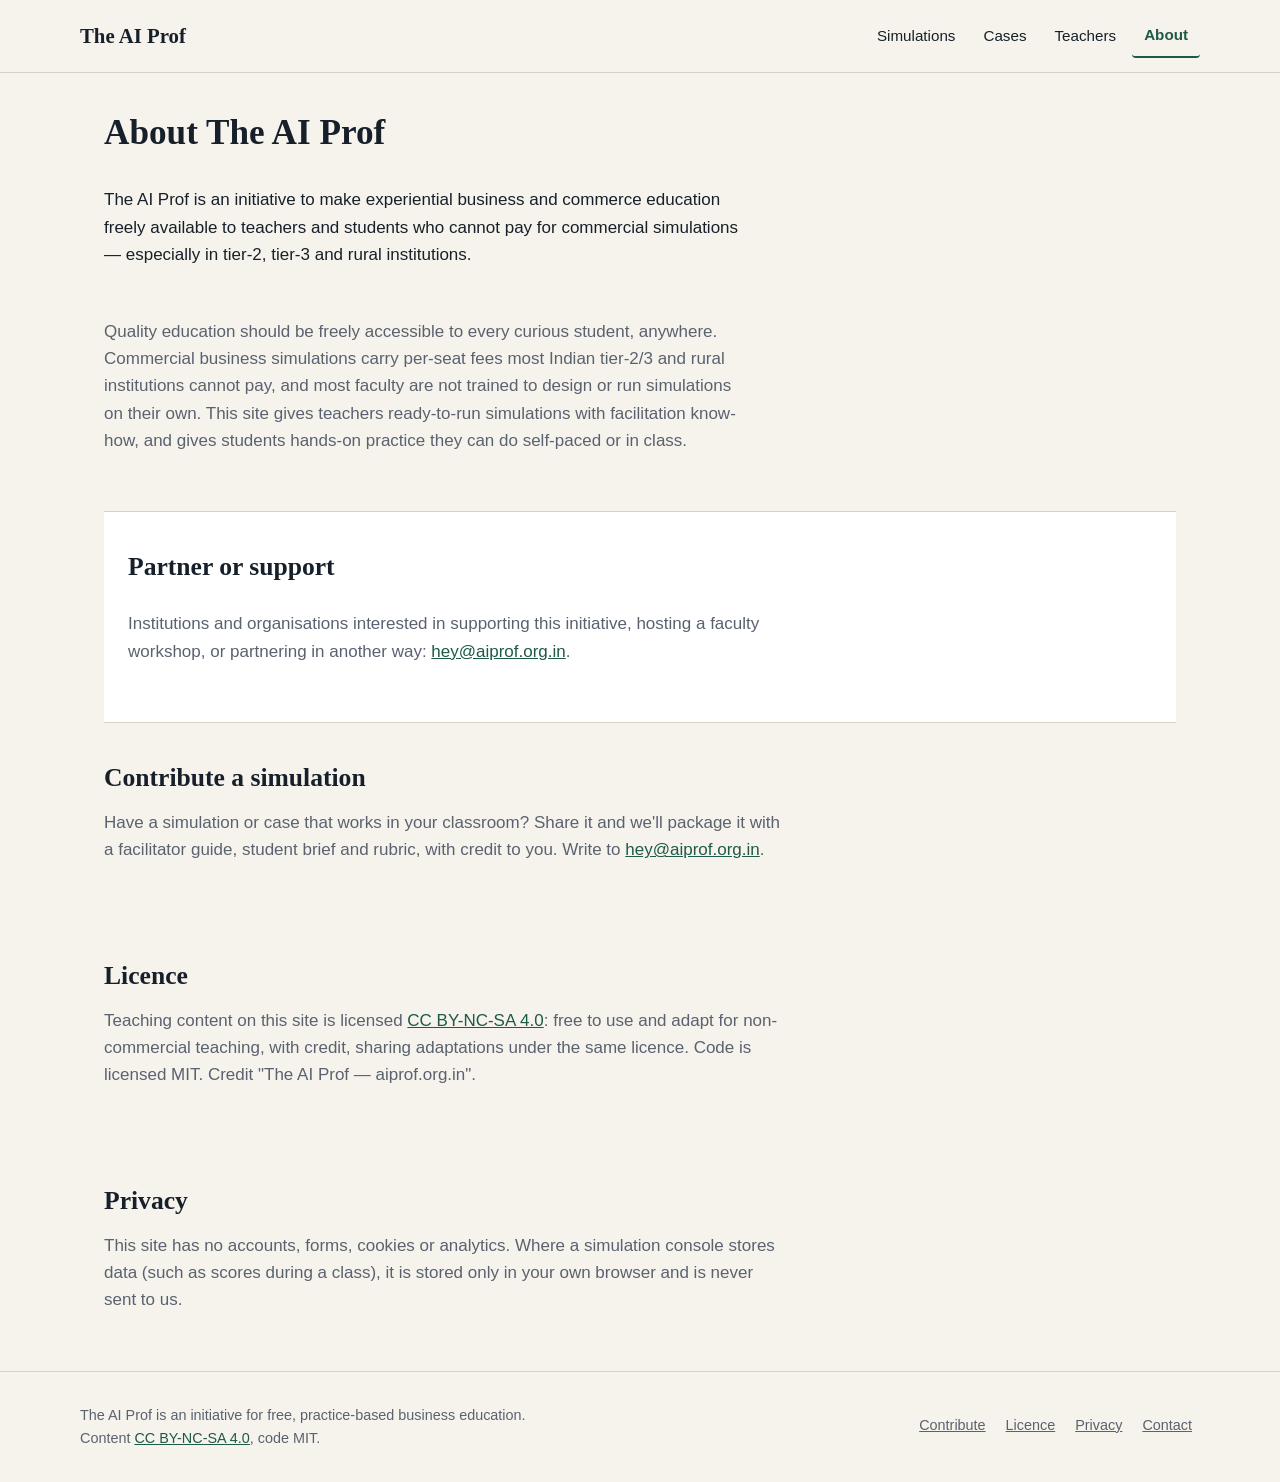
==== about/index.html @ 49a418ea "Rebuild site on approved TRN-001 templates (4 real pages) Replaces the interim single-page homepage " ====
<!doctype html>
<html lang="en">
<head>
<meta charset="utf-8">
<meta name="viewport" content="width=device-width, initial-scale=1">
<title>About — The AI Prof</title>
<meta name="description" content="The AI Prof is an initiative for free, practice-based business and commerce education. Mission, licence and privacy.">
<link rel="stylesheet" href="../assets/site.css">
</head>
<body>
<header class="site">
  <div class="wrap bar">
    <a class="wm" href="../">The AI Prof</a>
    <button class="menu-toggle" aria-label="Open menu" aria-expanded="false" aria-controls="nav-primary">
      <svg width="20" height="20" viewBox="0 0 24 24" fill="none" stroke="currentColor" stroke-width="2" aria-hidden="true"><path d="M3 6h18M3 12h18M3 18h18"/></svg>
    </button>
    <nav class="primary" id="nav-primary" aria-label="Primary">
      <a href="../simulations/">Simulations</a>
      <a href="../cases/">Cases</a>
      <a href="../teachers/">Teachers</a>
      <a href="./" aria-current="page">About</a>
    </nav>
  </div>
</header>
<main class="wrap">
  <section style="padding-top:40px;display:flex;flex-direction:column;gap:16px">
    <h1 style="font-size:2.2rem">About The AI Prof</h1>
    <p class="lede" style="max-width:38em">The AI Prof is an initiative to make experiential business and commerce education freely available to teachers and students who cannot pay for commercial simulations — especially in tier-2, tier-3 and rural institutions.</p>
    <p style="max-width:38em;color:var(--muted)">Quality education should be freely accessible to every curious student, anywhere. Commercial business simulations carry per-seat fees most Indian tier-2/3 and rural institutions cannot pay, and most faculty are not trained to design or run simulations on their own. This site gives teachers ready-to-run simulations with facilitation know-how, and gives students hands-on practice they can do self-paced or in class.</p>
  </section>

  <section id="partner" class="band">
    <div class="wrap" style="display:flex;flex-direction:column;gap:12px">
      <h2 style="font-size:1.6rem">Partner or support</h2>
      <p style="max-width:40em;color:var(--muted)">Institutions and organisations interested in supporting this initiative, hosting a faculty workshop, or partnering in another way: <a href="mailto:hey@aiprof.org.in">hey@aiprof.org.in</a>.</p>
    </div>
  </section>

  <section id="contribute">
    <h2 style="font-size:1.6rem">Contribute a simulation</h2>
    <p style="max-width:40em;color:var(--muted)">Have a simulation or case that works in your classroom? Share it and we'll package it with a facilitator guide, student brief and rubric, with credit to you. Write to <a href="mailto:hey@aiprof.org.in">hey@aiprof.org.in</a>.</p>
  </section>

  <section id="licence">
    <h2 style="font-size:1.6rem">Licence</h2>
    <p style="max-width:40em;color:var(--muted)">Teaching content on this site is licensed <a href="https://creativecommons.org/licenses/by-nc-sa/4.0/">CC BY-NC-SA 4.0</a>: free to use and adapt for non-commercial teaching, with credit, sharing adaptations under the same licence. Code is licensed MIT. Credit "The AI Prof — aiprof.org.in".</p>
  </section>

  <section id="privacy">
    <h2 style="font-size:1.6rem">Privacy</h2>
    <p style="max-width:40em;color:var(--muted)">This site has no accounts, forms, cookies or analytics. Where a simulation console stores data (such as scores during a class), it is stored only in your own browser and is never sent to us.</p>
  </section>
</main>
<footer class="site">
  <div class="wrap footer-grid">
    <p>The AI Prof is an initiative for free, practice-based business education. Content <a href="#licence">CC BY-NC-SA 4.0</a>, code MIT.</p>
    <nav aria-label="Footer">
      <a href="#contribute">Contribute</a>
      <a href="#licence">Licence</a>
      <a href="#privacy">Privacy</a>
      <a href="mailto:hey@aiprof.org.in">Contact</a>
    </nav>
  </div>
</footer>
<script>
document.querySelector('.menu-toggle').addEventListener('click', function(){
  var n = document.getElementById('nav-primary'), open = n.classList.toggle('open');
  this.setAttribute('aria-expanded', open);
});
</script>
</body>
</html>
---- assets/site.css ----
:root{--paper:#F6F3EC;--ink:#17202A;--ledger:#1E5A47;--marigold:#E39B2D;--card:#FFFFFF;--muted:#5A6270;--rule:#D8D2C4}
*{box-sizing:border-box}
html{scroll-behavior:smooth}
body{margin:0;background:var(--paper);color:var(--ink);font:17px/1.6 -apple-system,BlinkMacSystemFont,"Segoe UI",Roboto,"Noto Sans","Noto Sans Devanagari","Noto Sans Kannada",sans-serif}
h1,h2,h3{font-family:"Iowan Old Style","Charter","Georgia",serif;line-height:1.15;margin:0}
a{color:var(--ledger)}
img{max-width:100%}
.wrap{max-width:1120px;margin:0 auto;padding:0 24px}

/* header */
header.site{border-bottom:1px solid var(--rule);background:var(--paper);position:sticky;top:0;z-index:10}
.bar{display:flex;align-items:center;justify-content:space-between;gap:16px;padding:14px 0}
.wm{font-family:"Iowan Old Style","Charter","Georgia",serif;font-weight:700;font-size:1.3rem;color:var(--ink);text-decoration:none;white-space:nowrap}
nav.primary{display:flex;flex-wrap:wrap;gap:4px}
nav.primary a{display:inline-flex;align-items:center;min-height:44px;padding:0 12px;color:var(--ink);text-decoration:none;font-size:.95rem;border-radius:4px}
nav.primary a[aria-current]{color:var(--ledger);font-weight:700;border-bottom:2px solid var(--ledger)}
.menu-toggle{display:none;min-height:44px;min-width:44px;border:1px solid var(--rule);background:#fff;border-radius:4px;align-items:center;justify-content:center}
@media (max-width:640px){
  nav.primary{display:none;width:100%;flex-direction:column;gap:0;border-top:1px solid var(--rule);margin-top:10px;padding-top:6px}
  nav.primary.open{display:flex}
  .bar{flex-wrap:wrap}
  .menu-toggle{display:flex}
}

/* hero */
.hero{padding:56px 0 40px;display:flex;flex-wrap:wrap;gap:40px;align-items:flex-start}
.hero .copy{flex:999 1 420px;min-width:0;display:flex;flex-direction:column;gap:18px}
.kicker{margin:0;font-size:.82rem;letter-spacing:.08em;text-transform:uppercase;color:var(--ledger);font-weight:700}
.hero h1{font-size:2.6rem;max-width:18em}
.hero p.lede{margin:0;font-size:1.15rem;color:var(--muted);max-width:34em}
.hero-actions{display:flex;flex-wrap:wrap;gap:14px;align-items:center}
.code-box{flex:1 1 300px;background:var(--card);border:1px solid var(--rule);border-radius:4px;padding:20px;display:flex;flex-direction:column;gap:10px}
.code-box label{font-size:.9rem;color:var(--muted)}

/* buttons / inputs */
.cta{display:inline-flex;align-items:center;justify-content:center;min-height:48px;padding:0 22px;border-radius:4px;background:var(--marigold);color:var(--ink);font-weight:700;text-decoration:none;border:0;cursor:pointer;font-size:1rem}
.cta.outline{background:transparent;border:1px solid var(--ledger);color:var(--ledger)}
.cta.solid-ledger{background:var(--ledger);color:#fff;border:0}
.link-strong{font-weight:600;padding:12px 0;display:inline-block}
input[type=text],input[type=search]{min-height:48px;padding:0 14px;font-size:1rem;border:1px solid var(--muted);border-radius:4px;background:#fff;color:var(--ink);width:100%}
select{min-height:44px;padding:0 10px;font-size:.95rem;border:1px solid var(--muted);border-radius:4px;background:#fff;color:var(--ink)}

/* sections */
section{padding:40px 0}
.band{border-top:1px solid var(--rule);border-bottom:1px solid var(--rule);background:var(--card)}
.band-ledger{background:var(--ledger);color:#fff}
.band-ledger a{color:#fff}
.three{display:flex;flex-wrap:wrap;gap:32px}
.three>div{flex:1 1 240px;display:flex;flex-direction:column;gap:6px}
.eyebrow{margin:0;font-size:.8rem;letter-spacing:.08em;text-transform:uppercase;color:var(--ledger);font-weight:700}

/* cards */
.cards{display:flex;flex-wrap:wrap;gap:20px;margin-top:20px}
.card{flex:1 1 280px;background:var(--card);border:1px solid var(--rule);border-radius:4px;padding:20px;display:flex;flex-direction:column;gap:10px;text-decoration:none;color:var(--ink)}
.card.dashed{border-style:dashed;border-color:var(--muted)}
.card:hover{border-color:var(--ledger)}
.card h3{font-size:1.3rem;color:var(--ledger)}
.card .meta{font-size:.85rem;color:var(--muted)}
.tagset{display:flex;flex-wrap:wrap;gap:6px;font-size:.78rem}
.tagset span{padding:3px 8px;background:var(--paper);border-radius:4px}
.tag{display:inline-block;font-size:.72rem;font-weight:700;letter-spacing:.02em;border:1px solid var(--ledger);color:var(--ledger);border-radius:4px;padding:1px 8px;align-self:flex-start}
.status-row{display:flex;gap:12px;font-size:.8rem;color:var(--muted);border-top:1px solid var(--rule);padding-top:10px;margin-top:auto}
.status-row .fill{margin-left:auto;font-weight:700}

/* filters (library) */
.filters{display:flex;flex-wrap:wrap;gap:10px;align-items:center;margin:16px 0 8px}
.filters button{min-height:40px;padding:0 14px;border-radius:4px;border:1px solid var(--muted);background:#fff;color:var(--ink);font-size:.9rem;cursor:pointer}
.filters button.active{background:var(--ledger);border-color:var(--ledger);color:#fff}
.filter-grid{display:grid;grid-template-columns:repeat(auto-fit,minmax(140px,1fr));gap:10px;margin-bottom:8px}
.filter-grid label{display:block;font-size:.78rem;color:var(--muted);margin-bottom:3px}
.result-count{font-size:.85rem;color:var(--muted)}

/* pricing-free grid for teachers/about pages (no prices here, just steps) */
.steps{display:flex;flex-wrap:wrap;gap:24px}
.steps>div{flex:1 1 250px;border-top:2px solid var(--ledger);padding-top:14px;display:flex;flex-direction:column;gap:6px}

footer.site{border-top:1px solid var(--rule);margin-top:0}
.footer-grid{padding:32px 0;display:flex;flex-wrap:wrap;gap:24px;justify-content:space-between;font-size:.9rem;color:var(--muted)}
.footer-grid p{margin:0;max-width:34em}
.footer-grid nav{display:flex;flex-wrap:wrap;gap:4px}
.footer-grid nav a{padding:10px 8px;color:var(--muted)}

@media (max-width:640px){
  .hero h1{font-size:1.9rem}
  section{padding:28px 0}
}
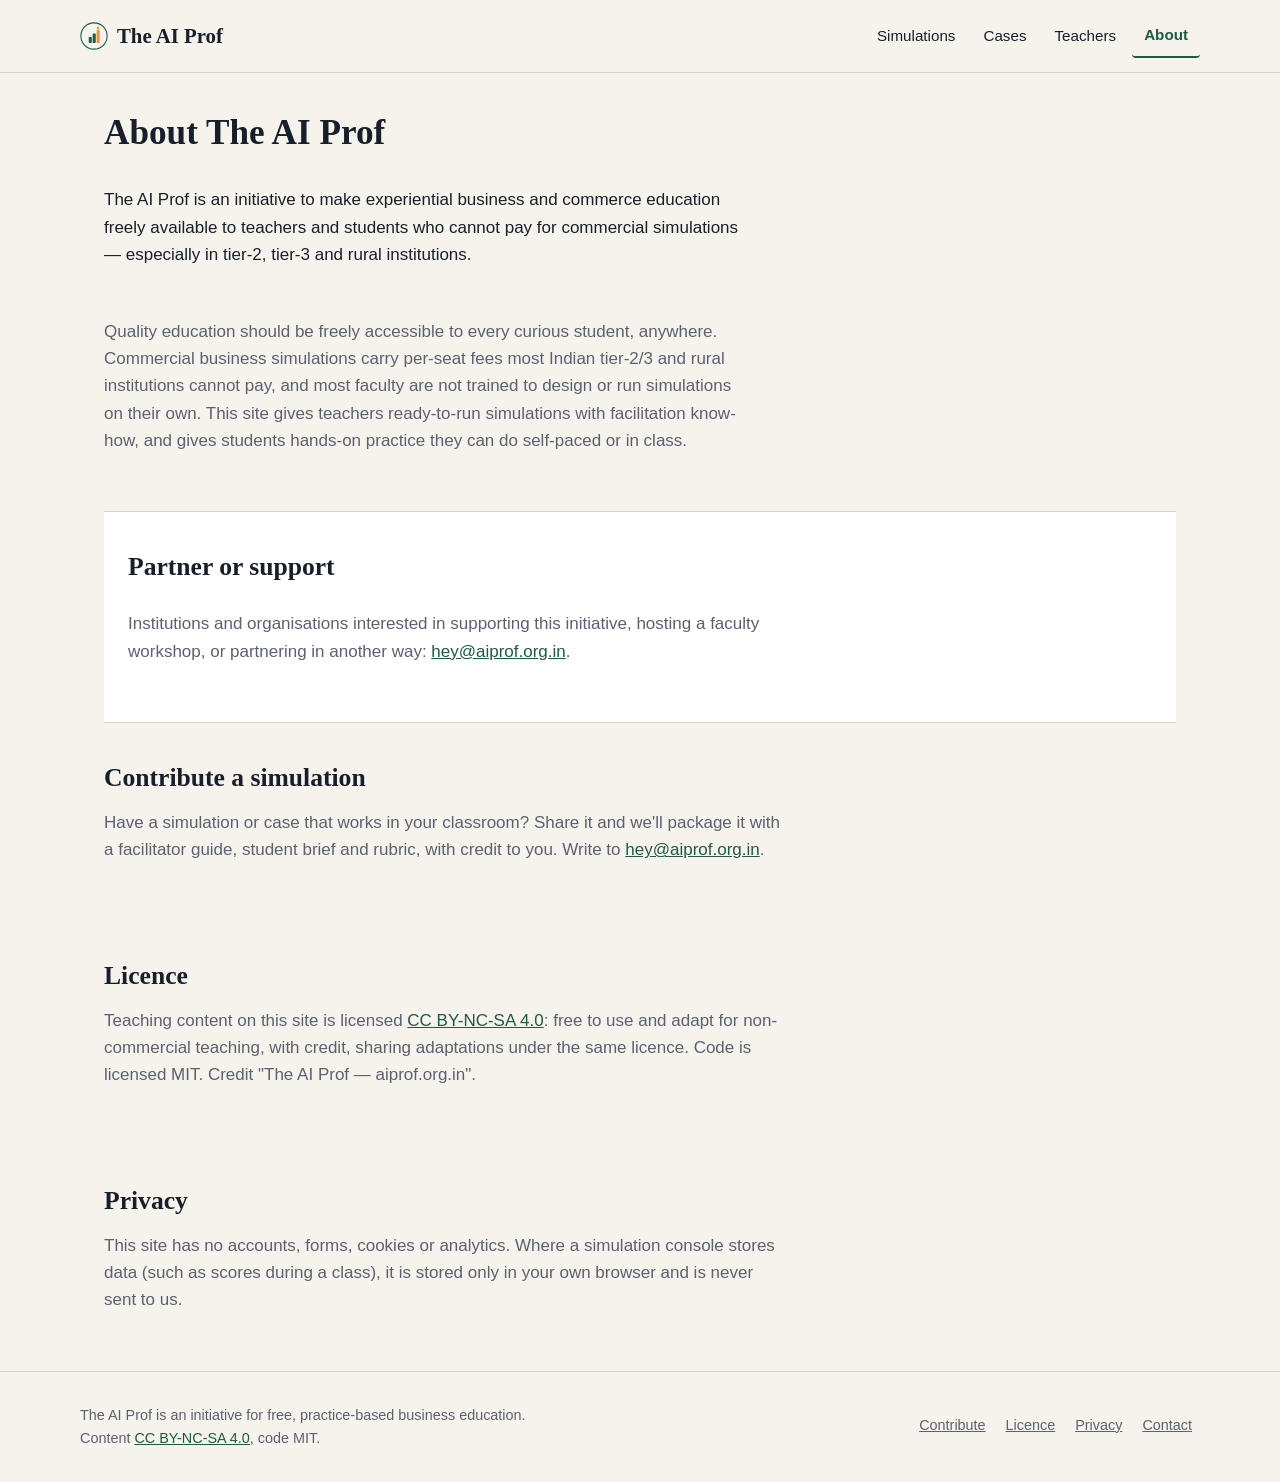
==== commit c83940df: "Brand identity + interactive redesign: logo, mascot, hero slider, tabs, syllabus request Addresses d" ====
--- a/about/index.html
+++ b/about/index.html
@@ -5,12 +5,13 @@
 <meta name="viewport" content="width=device-width, initial-scale=1">
 <title>About — The AI Prof</title>
 <meta name="description" content="The AI Prof is an initiative for free, practice-based business and commerce education. Mission, licence and privacy.">
+<link rel="icon" type="image/svg+xml" href="../assets/img/logo-mark.svg">
 <link rel="stylesheet" href="../assets/site.css">
 </head>
 <body>
 <header class="site">
   <div class="wrap bar">
-    <a class="wm" href="../">The AI Prof</a>
+    <a class="wm" href="../"><img src="../assets/img/logo-mark.svg" alt="" width="28" height="28">The AI Prof</a>
     <button class="menu-toggle" aria-label="Open menu" aria-expanded="false" aria-controls="nav-primary">
       <svg width="20" height="20" viewBox="0 0 24 24" fill="none" stroke="currentColor" stroke-width="2" aria-hidden="true"><path d="M3 6h18M3 12h18M3 18h18"/></svg>
     </button>
--- a/assets/site.css
+++ b/assets/site.css
@@ -10,7 +10,8 @@
 /* header */
 header.site{border-bottom:1px solid var(--rule);background:var(--paper);position:sticky;top:0;z-index:10}
 .bar{display:flex;align-items:center;justify-content:space-between;gap:16px;padding:14px 0}
-.wm{font-family:"Iowan Old Style","Charter","Georgia",serif;font-weight:700;font-size:1.3rem;color:var(--ink);text-decoration:none;white-space:nowrap}
+.wm{display:inline-flex;align-items:center;gap:9px;font-family:"Iowan Old Style","Charter","Georgia",serif;font-weight:700;font-size:1.3rem;color:var(--ink);text-decoration:none;white-space:nowrap}
+.wm img{width:28px;height:28px;flex:none}
 nav.primary{display:flex;flex-wrap:wrap;gap:4px}
 nav.primary a{display:inline-flex;align-items:center;min-height:44px;padding:0 12px;color:var(--ink);text-decoration:none;font-size:.95rem;border-radius:4px}
 nav.primary a[aria-current]{color:var(--ledger);font-weight:700;border-bottom:2px solid var(--ledger)}
@@ -23,12 +24,66 @@
 }
 
 /* hero */
-.hero{padding:56px 0 40px;display:flex;flex-wrap:wrap;gap:40px;align-items:flex-start}
-.hero .copy{flex:999 1 420px;min-width:0;display:flex;flex-direction:column;gap:18px}
-.kicker{margin:0;font-size:.82rem;letter-spacing:.08em;text-transform:uppercase;color:var(--ledger);font-weight:700}
-.hero h1{font-size:2.6rem;max-width:18em}
-.hero p.lede{margin:0;font-size:1.15rem;color:var(--muted);max-width:34em}
+.hero{position:relative;padding:56px 0 32px;display:flex;flex-wrap:wrap;gap:40px;align-items:center;overflow:hidden}
+.hero .copy{position:relative;z-index:1;flex:1 1 440px;min-width:0;display:flex;flex-direction:column;gap:20px}
+.hero .visual{position:relative;z-index:1;flex:1 1 440px;min-width:280px}
+.hero-art{position:absolute;inset:0;z-index:0;pointer-events:none;will-change:transform}
+.hero-art .float-shape{position:absolute;opacity:.55}
+.hero-art .f1{top:-6%;right:4%}
+@media (max-width:900px){.hero-art .f1{display:none}}
+@media (prefers-reduced-motion: no-preference){
+  .hero-art .f1{animation:floaty 7s ease-in-out infinite}
+  @keyframes floaty{0%,100%{transform:translateY(0)}50%{transform:translateY(-14px)}}
+}
+
+/* browser-chrome mockup frame for real product screenshots */
+.browser-frame{background:#fff;border:1px solid var(--rule);border-radius:10px;overflow:hidden;box-shadow:0 28px 54px -28px rgba(23,32,42,.3)}
+.browser-frame .chrome{display:flex;gap:6px;padding:10px 12px;background:#EDE9DF;border-bottom:1px solid var(--rule)}
+.browser-frame .chrome span{width:9px;height:9px;border-radius:50%;background:#D8D2C4;display:inline-block}
+.browser-frame img{display:block;width:100%;height:auto}
+.img-caption{margin:10px 2px 0;font-size:.82rem;color:var(--muted)}
+.shot-row{display:flex;flex-wrap:wrap;gap:28px;align-items:flex-start;margin-top:24px}
+.shot-row .browser-frame{flex:1 1 320px}
+
+/* hero image slider */
+.slider{border-radius:10px;overflow:hidden;box-shadow:0 28px 54px -28px rgba(23,32,42,.3);background:#fff;border:1px solid var(--rule)}
+.slider .chrome{display:flex;gap:6px;padding:10px 12px;background:#EDE9DF;border-bottom:1px solid var(--rule)}
+.slider .chrome span{width:9px;height:9px;border-radius:50%;background:var(--rule);display:inline-block}
+.slider-track{display:flex;transition:transform .5s ease}
+.slide{flex:0 0 100%;min-width:0}
+.slide img{display:block;width:100%;height:auto}
+.slide .mascot-pane{padding:28px 24px;display:flex;flex-direction:column;align-items:center;gap:10px;text-align:center}
+.slide .mascot-pane img{width:100%;max-width:280px;height:auto}
+.slide .mascot-pane p{margin:0;font-size:.95rem;color:var(--muted);max-width:28em}
+.slider-dots{display:flex;gap:8px;justify-content:center;padding:12px}
+.slider-dots button{width:9px;height:9px;padding:0;border-radius:50%;border:0;background:var(--rule);cursor:pointer}
+.slider-dots button[aria-current="true"]{background:var(--ledger)}
+@media (prefers-reduced-motion: reduce){.slider-track{transition:none}}
+
+/* explore tabs */
+.tabbar{display:flex;flex-wrap:wrap;gap:8px;margin:18px 0}
+.tabbar button{min-height:44px;padding:0 18px;border-radius:999px;border:1px solid var(--rule);background:#fff;color:var(--ink);font-size:.95rem;font-weight:600;cursor:pointer}
+.tabbar button[aria-selected="true"]{background:var(--ledger);border-color:var(--ledger);color:#fff}
+.tabpanel{display:none}
+.tabpanel.active{display:block}
+.tab-intro{display:flex;flex-wrap:wrap;gap:24px;align-items:center}
+.tab-intro .mascot-small{flex:0 0 140px;max-width:140px}
+.tab-intro .copy{flex:1 1 320px}
+
+/* syllabus request (client-side only, no backend, nothing stored) */
+.request-box{background:var(--card);border:1px solid var(--rule);border-radius:10px;padding:24px;display:flex;flex-direction:column;gap:12px}
+.request-box textarea{width:100%;min-height:110px;padding:12px 14px;font:inherit;border:1px solid var(--muted);border-radius:4px;background:#fff;color:var(--ink);resize:vertical}
+.request-box .row{display:flex;flex-wrap:wrap;gap:12px;align-items:center}
+.kicker{margin:0;font-size:.82rem;letter-spacing:.14em;text-transform:uppercase;color:var(--ledger);font-weight:700}
+.hero h1{font-size:clamp(2.4rem,5vw,3.4rem);line-height:1.08;max-width:16em;letter-spacing:-.01em}
+.hero p.lede{margin:0;font-size:1.2rem;color:var(--muted);max-width:34em}
 .hero-actions{display:flex;flex-wrap:wrap;gap:14px;align-items:center}
+
+/* stat strip */
+.statline{display:flex;flex-wrap:wrap;gap:28px 40px;padding:28px 0 8px;border-top:1px solid var(--rule)}
+.statline .stat{display:flex;flex-direction:column;gap:2px;min-width:110px}
+.statline .stat b{font-family:"Iowan Old Style","Charter","Georgia",serif;font-size:2rem;line-height:1;color:var(--ledger)}
+.statline .stat span{font-size:.82rem;color:var(--muted)}
 .code-box{flex:1 1 300px;background:var(--card);border:1px solid var(--rule);border-radius:4px;padding:20px;display:flex;flex-direction:column;gap:10px}
 .code-box label{font-size:.9rem;color:var(--muted)}
 
@@ -46,16 +101,19 @@
 .band-ledger{background:var(--ledger);color:#fff}
 .band-ledger a{color:#fff}
 .three{display:flex;flex-wrap:wrap;gap:32px}
-.three>div{flex:1 1 240px;display:flex;flex-direction:column;gap:6px}
+.three>div{flex:1 1 240px;display:flex;flex-direction:column;gap:8px;padding-top:14px;border-top:2px solid var(--marigold)}
 .eyebrow{margin:0;font-size:.8rem;letter-spacing:.08em;text-transform:uppercase;color:var(--ledger);font-weight:700}
 
 /* cards */
 .cards{display:flex;flex-wrap:wrap;gap:20px;margin-top:20px}
-.card{flex:1 1 280px;background:var(--card);border:1px solid var(--rule);border-radius:4px;padding:20px;display:flex;flex-direction:column;gap:10px;text-decoration:none;color:var(--ink)}
+.card{flex:1 1 280px;background:var(--card);border:1px solid var(--rule);border-radius:8px;padding:24px;display:flex;flex-direction:column;gap:10px;text-decoration:none;color:var(--ink);transition:transform .15s ease,box-shadow .15s ease,border-color .15s ease}
 .card.dashed{border-style:dashed;border-color:var(--muted)}
-.card:hover{border-color:var(--ledger)}
-.card h3{font-size:1.3rem;color:var(--ledger)}
+.card:hover{border-color:var(--ledger);box-shadow:0 8px 20px -12px rgba(23,32,42,.25);transform:translateY(-2px)}
+.card h3{font-size:1.4rem;color:var(--ledger)}
 .card .meta{font-size:.85rem;color:var(--muted)}
+.card .thumb{margin:-24px -24px 2px;border-radius:8px 8px 0 0;overflow:hidden;border-bottom:1px solid var(--rule)}
+.card .thumb img{display:block;width:100%;height:auto}
+.card .thumb-placeholder{margin:-24px -24px 2px;border-radius:8px 8px 0 0;height:110px;border-bottom:1px dashed var(--muted);background:repeating-linear-gradient(135deg,var(--paper),var(--paper) 10px,#EDE9DF 10px,#EDE9DF 20px);display:flex;align-items:center;justify-content:center;color:var(--muted);font-size:.78rem;letter-spacing:.04em;text-transform:uppercase}
 .tagset{display:flex;flex-wrap:wrap;gap:6px;font-size:.78rem}
 .tagset span{padding:3px 8px;background:var(--paper);border-radius:4px}
 .tag{display:inline-block;font-size:.72rem;font-weight:700;letter-spacing:.02em;border:1px solid var(--ledger);color:var(--ledger);border-radius:4px;padding:1px 8px;align-self:flex-start}
@@ -81,6 +139,16 @@
 .footer-grid nav a{padding:10px 8px;color:var(--muted)}
 
 @media (max-width:640px){
-  .hero h1{font-size:1.9rem}
+  .hero{padding:40px 0 20px}
+  .statline{gap:20px 28px;padding-top:20px}
+  .statline .stat b{font-size:1.6rem}
   section{padding:28px 0}
 }
+
+/* reveal-on-load, CSS-only, no layout shift, respects reduced motion */
+@media (prefers-reduced-motion: no-preference){
+  .reveal{animation:reveal .5s ease both}
+  .reveal:nth-of-type(2){animation-delay:.08s}
+  .reveal:nth-of-type(3){animation-delay:.16s}
+  @keyframes reveal{from{opacity:0;transform:translateY(8px)}to{opacity:1;transform:none}}
+}
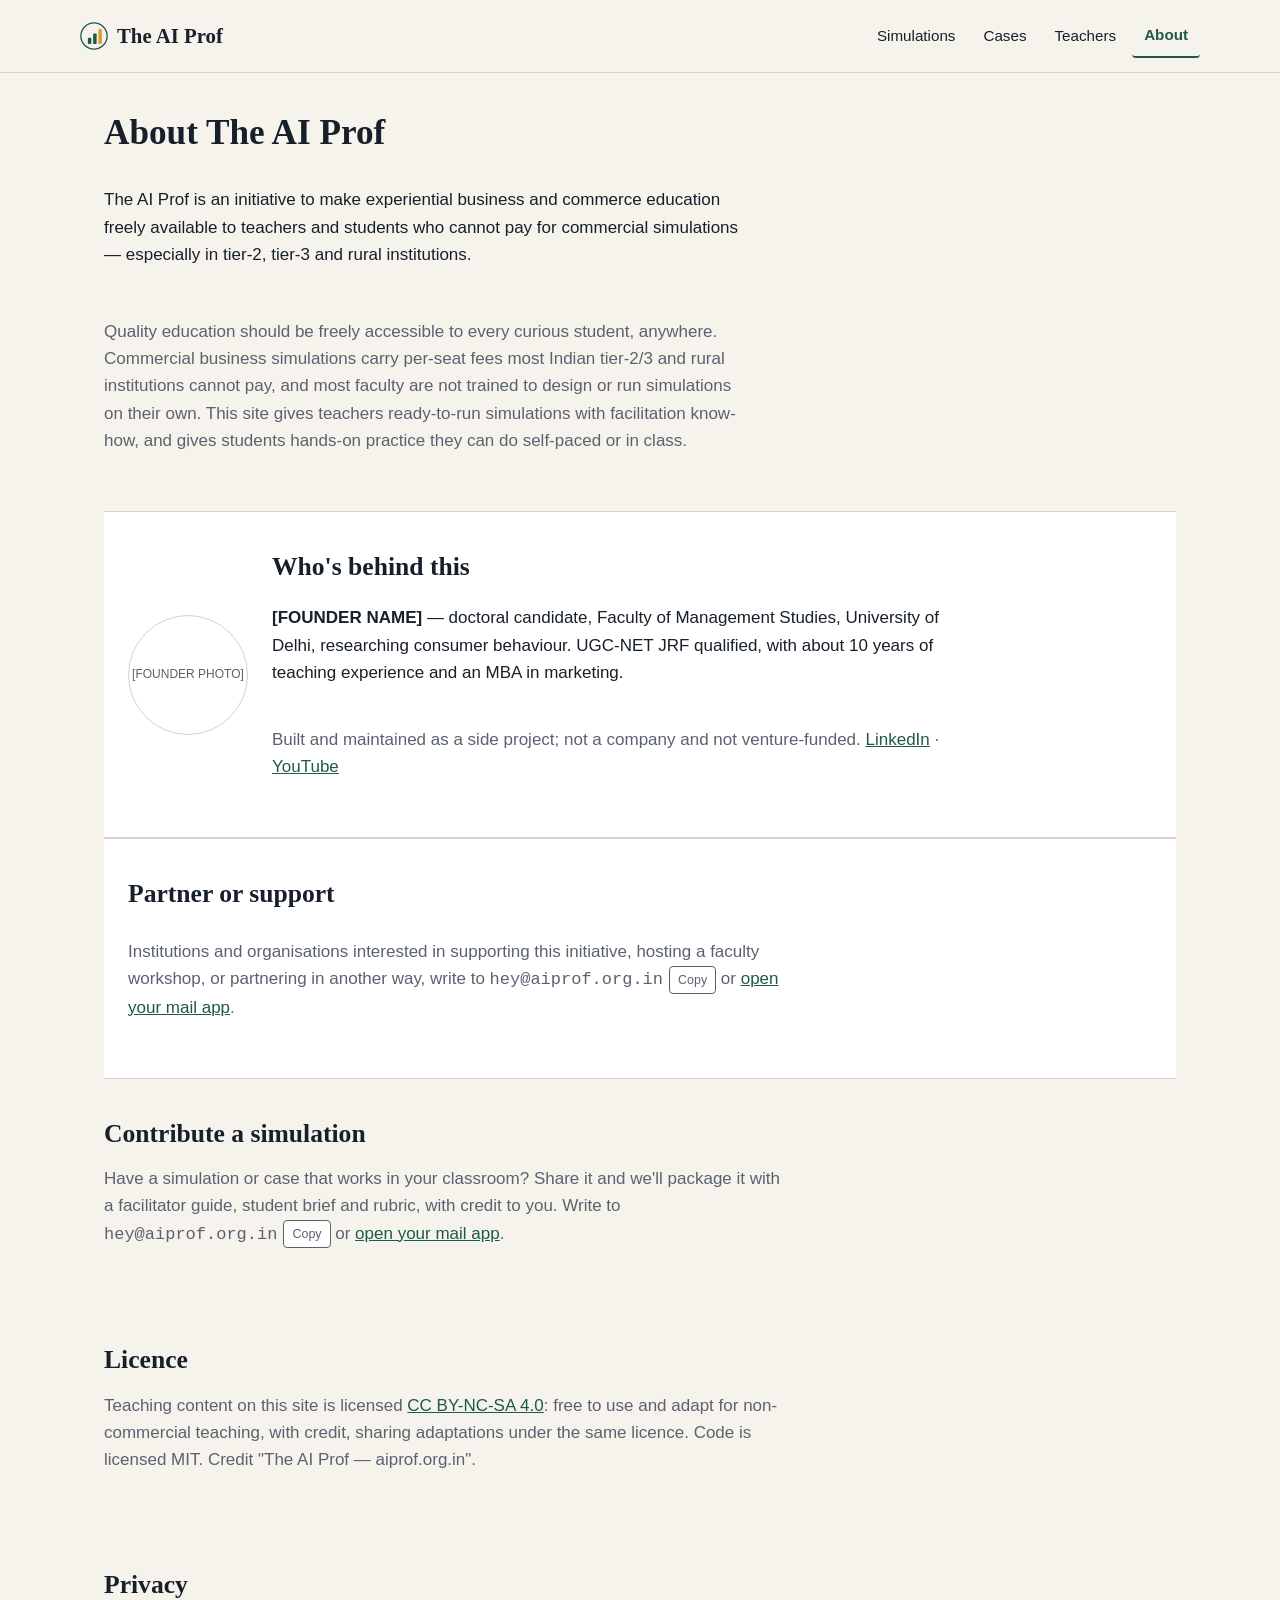
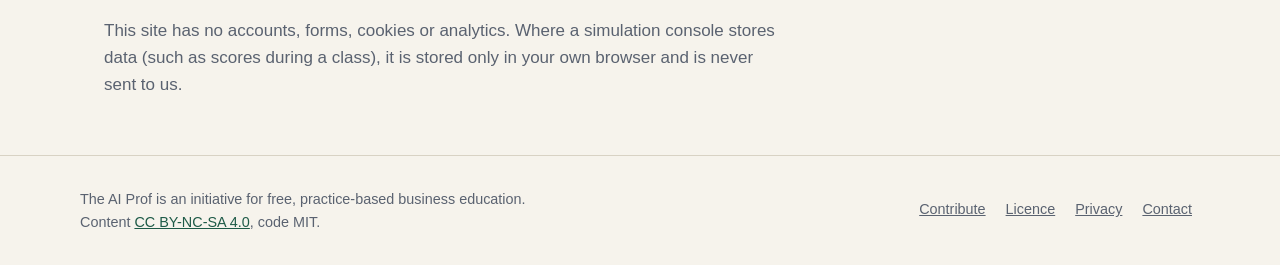
==== commit e72e0511: "Sync repo to full prepared site state (replaces partial uploads) Full overwrite from full-site/; rem" ====
--- a/about/index.html
+++ b/about/index.html
@@ -30,16 +30,27 @@
     <p style="max-width:38em;color:var(--muted)">Quality education should be freely accessible to every curious student, anywhere. Commercial business simulations carry per-seat fees most Indian tier-2/3 and rural institutions cannot pay, and most faculty are not trained to design or run simulations on their own. This site gives teachers ready-to-run simulations with facilitation know-how, and gives students hands-on practice they can do self-paced or in class.</p>
   </section>
 
+  <section id="founder" class="band">
+    <div class="wrap" style="display:flex;flex-wrap:wrap;gap:24px;align-items:center">
+      <div style="flex:0 0 120px;width:120px;height:120px;border-radius:50%;background:var(--card);border:1px solid var(--rule);display:flex;align-items:center;justify-content:center;color:var(--muted);font-size:.75rem;text-align:center;overflow:hidden">[FOUNDER PHOTO]</div>
+      <div style="flex:1 1 320px;display:flex;flex-direction:column;gap:6px">
+        <h2 style="font-size:1.6rem">Who's behind this</h2>
+        <p style="max-width:40em"><strong>[FOUNDER NAME]</strong> — doctoral candidate, Faculty of Management Studies, University of Delhi, researching consumer behaviour. UGC-NET JRF qualified, with about 10 years of teaching experience and an MBA in marketing.</p>
+        <p style="max-width:40em;color:var(--muted)">Built and maintained as a side project; not a company and not venture-funded. <a href="[LINKEDIN URL]">LinkedIn</a> · <a href="[YOUTUBE URL]">YouTube</a></p>
+      </div>
+    </div>
+  </section>
+
   <section id="partner" class="band">
     <div class="wrap" style="display:flex;flex-direction:column;gap:12px">
       <h2 style="font-size:1.6rem">Partner or support</h2>
-      <p style="max-width:40em;color:var(--muted)">Institutions and organisations interested in supporting this initiative, hosting a faculty workshop, or partnering in another way: <a href="mailto:hey@aiprof.org.in">hey@aiprof.org.in</a>.</p>
+      <p style="max-width:40em;color:var(--muted)">Institutions and organisations interested in supporting this initiative, hosting a faculty workshop, or partnering in another way, write to <span class="copy-row"><code id="email-partner">hey@aiprof.org.in</code><button type="button" class="copy-btn" data-copy-target="email-partner">Copy</button></span> or <a href="mailto:hey@aiprof.org.in">open your mail app</a>.</p>
     </div>
   </section>
 
   <section id="contribute">
     <h2 style="font-size:1.6rem">Contribute a simulation</h2>
-    <p style="max-width:40em;color:var(--muted)">Have a simulation or case that works in your classroom? Share it and we'll package it with a facilitator guide, student brief and rubric, with credit to you. Write to <a href="mailto:hey@aiprof.org.in">hey@aiprof.org.in</a>.</p>
+    <p style="max-width:40em;color:var(--muted)">Have a simulation or case that works in your classroom? Share it and we'll package it with a facilitator guide, student brief and rubric, with credit to you. Write to <span class="copy-row"><code id="email-contribute">hey@aiprof.org.in</code><button type="button" class="copy-btn" data-copy-target="email-contribute">Copy</button></span> or <a href="mailto:hey@aiprof.org.in">open your mail app</a>.</p>
   </section>
 
   <section id="licence">
@@ -68,6 +79,17 @@
   var n = document.getElementById('nav-primary'), open = n.classList.toggle('open');
   this.setAttribute('aria-expanded', open);
 });
+// Copy-to-clipboard for the email address, since mailto: links do nothing on a
+// device with no mail app configured (common on shared lab computers).
+document.querySelectorAll('.copy-btn[data-copy-target]').forEach(function(btn){
+  btn.addEventListener('click', function(){
+    var text = document.getElementById(btn.dataset.copyTarget).textContent;
+    (navigator.clipboard ? navigator.clipboard.writeText(text) : Promise.reject())
+      .then(function(){ btn.textContent = 'Copied'; btn.dataset.copied = 'true'; })
+      .catch(function(){ btn.textContent = text; })
+      .finally(function(){ setTimeout(function(){ btn.textContent = 'Copy'; btn.removeAttribute('data-copied'); }, 2000); });
+  });
+});
 </script>
 </body>
 </html>
--- a/assets/site.css
+++ b/assets/site.css
@@ -26,10 +26,10 @@
 /* hero */
 .hero{position:relative;padding:56px 0 32px;display:flex;flex-wrap:wrap;gap:40px;align-items:center;overflow:hidden}
 .hero .copy{position:relative;z-index:1;flex:1 1 440px;min-width:0;display:flex;flex-direction:column;gap:20px}
-.hero .visual{position:relative;z-index:1;flex:1 1 440px;min-width:280px}
+.hero .visual{position:relative;z-index:1;flex:1 1 440px;min-width:280px;perspective:1200px}
 .hero-art{position:absolute;inset:0;z-index:0;pointer-events:none;will-change:transform}
 .hero-art .float-shape{position:absolute;opacity:.55}
-.hero-art .f1{top:-6%;right:4%}
+.hero-art .f1{top:4%;right:4%}
 @media (max-width:900px){.hero-art .f1{display:none}}
 @media (prefers-reduced-motion: no-preference){
   .hero-art .f1{animation:floaty 7s ease-in-out infinite}
@@ -46,7 +46,8 @@
 .shot-row .browser-frame{flex:1 1 320px}
 
 /* hero image slider */
-.slider{border-radius:10px;overflow:hidden;box-shadow:0 28px 54px -28px rgba(23,32,42,.3);background:#fff;border:1px solid var(--rule)}
+.slider{border-radius:10px;overflow:hidden;box-shadow:0 28px 54px -28px rgba(23,32,42,.3);background:#fff;border:1px solid var(--rule);transition:transform .15s ease-out;will-change:transform}
+@media (prefers-reduced-motion: reduce){.slider{transition:none}}
 .slider .chrome{display:flex;gap:6px;padding:10px 12px;background:#EDE9DF;border-bottom:1px solid var(--rule)}
 .slider .chrome span{width:9px;height:9px;border-radius:50%;background:var(--rule);display:inline-block}
 .slider-track{display:flex;transition:transform .5s ease}
@@ -105,10 +106,15 @@
 .eyebrow{margin:0;font-size:.8rem;letter-spacing:.08em;text-transform:uppercase;color:var(--ledger);font-weight:700}
 
 /* cards */
-.cards{display:flex;flex-wrap:wrap;gap:20px;margin-top:20px}
-.card{flex:1 1 280px;background:var(--card);border:1px solid var(--rule);border-radius:8px;padding:24px;display:flex;flex-direction:column;gap:10px;text-decoration:none;color:var(--ink);transition:transform .15s ease,box-shadow .15s ease,border-color .15s ease}
+.cards{display:flex;flex-wrap:wrap;gap:20px;margin-top:20px;perspective:1000px}
+.card{flex:1 1 280px;background:var(--card);border:1px solid var(--rule);border-radius:8px;padding:24px;display:flex;flex-direction:column;gap:10px;text-decoration:none;color:var(--ink);transition:transform .15s ease,box-shadow .15s ease,border-color .15s ease;will-change:transform}
 .card.dashed{border-style:dashed;border-color:var(--muted)}
 .card:hover{border-color:var(--ledger);box-shadow:0 8px 20px -12px rgba(23,32,42,.25);transform:translateY(-2px)}
+@media (prefers-reduced-motion: reduce){.card{transition:box-shadow .15s ease,border-color .15s ease}}
+@media (prefers-reduced-motion: no-preference){
+  .card.tap-pulse{animation:cardPulse .45s ease}
+  @keyframes cardPulse{0%{transform:perspective(900px) rotateY(0) translateY(0)}35%{transform:perspective(900px) rotateY(7deg) translateY(-4px)}100%{transform:perspective(900px) rotateY(0) translateY(-2px)}}
+}
 .card h3{font-size:1.4rem;color:var(--ledger)}
 .card .meta{font-size:.85rem;color:var(--muted)}
 .card .thumb{margin:-24px -24px 2px;border-radius:8px 8px 0 0;overflow:hidden;border-bottom:1px solid var(--rule)}
@@ -132,6 +138,11 @@
 .steps{display:flex;flex-wrap:wrap;gap:24px}
 .steps>div{flex:1 1 250px;border-top:2px solid var(--ledger);padding-top:14px;display:flex;flex-direction:column;gap:6px}
 
+.hidden{display:none !important}
+.copy-row{display:inline-flex;align-items:center;gap:6px}
+.copy-btn{min-height:28px;padding:0 8px;font-size:.78rem;border:1px solid var(--muted);border-radius:4px;background:#fff;color:var(--muted);cursor:pointer}
+.copy-btn[data-copied="true"]{color:var(--ledger);border-color:var(--ledger)}
+
 footer.site{border-top:1px solid var(--rule);margin-top:0}
 .footer-grid{padding:32px 0;display:flex;flex-wrap:wrap;gap:24px;justify-content:space-between;font-size:.9rem;color:var(--muted)}
 .footer-grid p{margin:0;max-width:34em}
